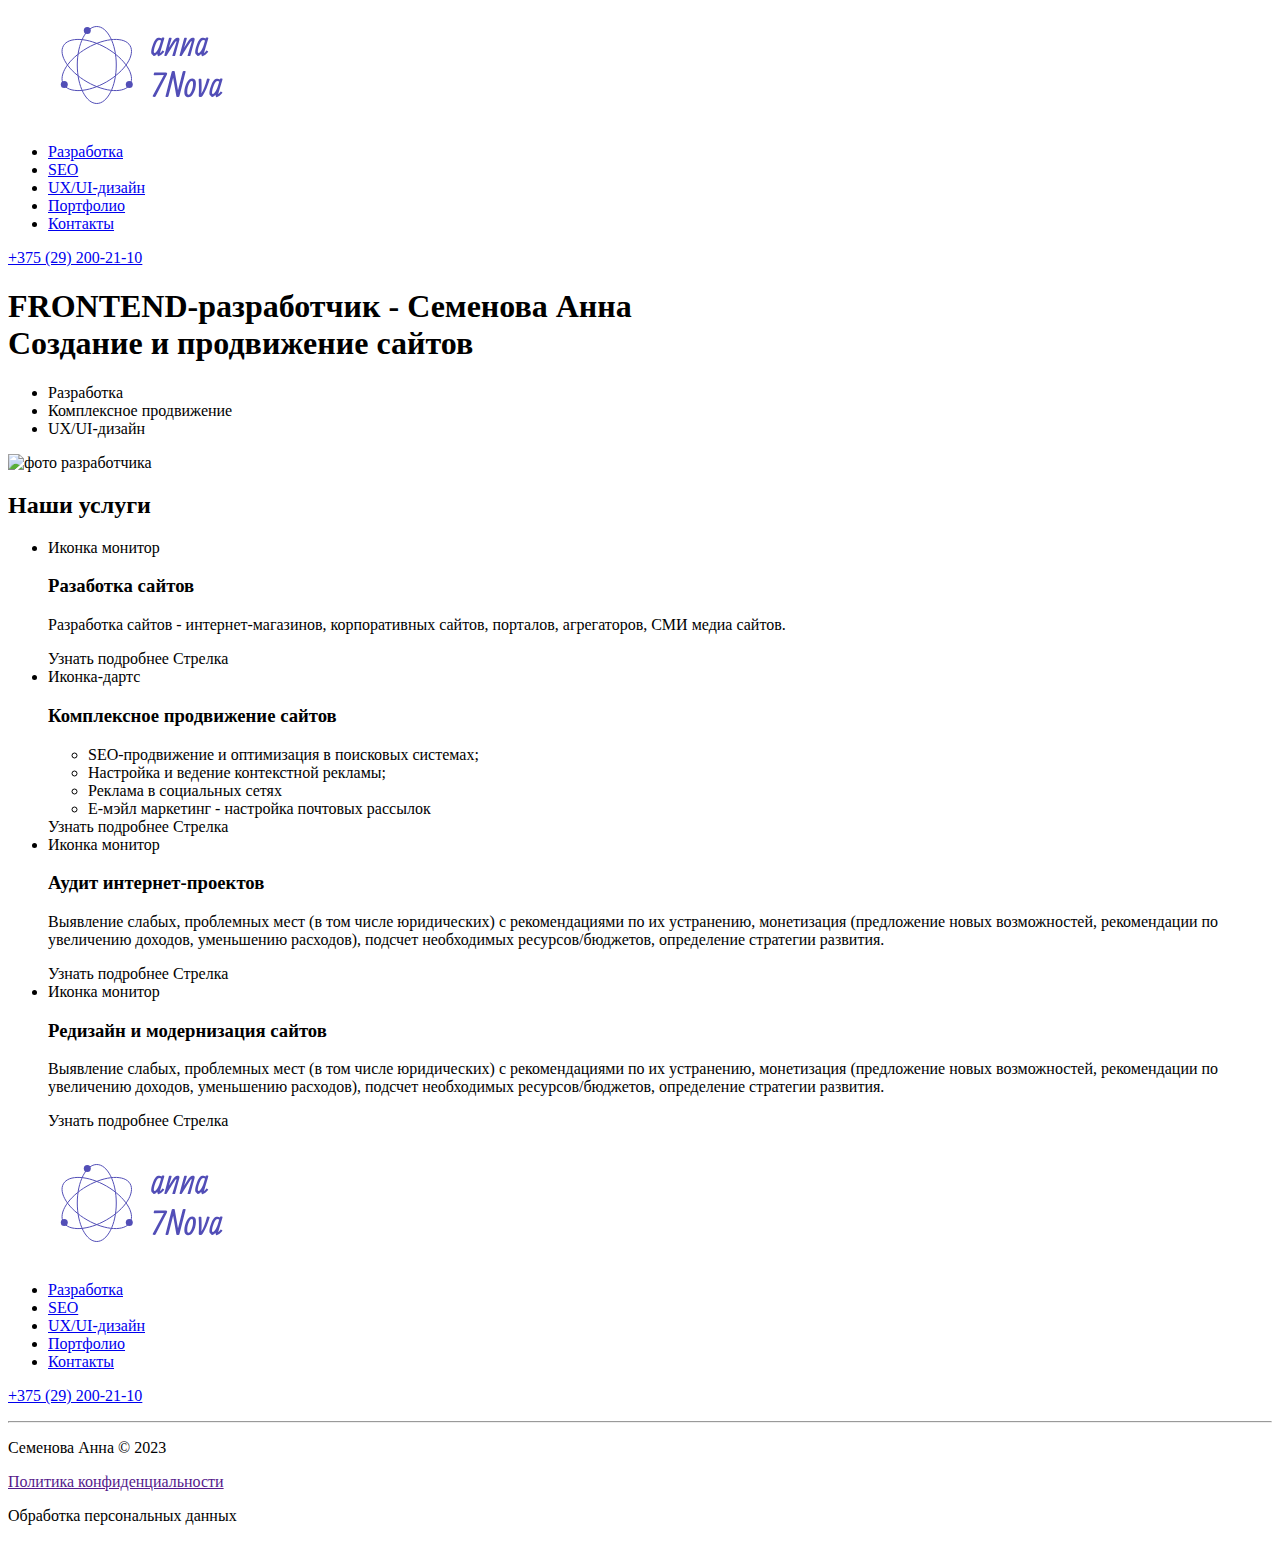
==== index.html @ 79153bc4 "create index file" ====
<!DOCTYPE html>
<html lang="ru">
  <head>
    <meta charset="UTF-8" />
    <meta http-equiv="X-UA-Compatible" content="IE=edge" />
    <meta name="viewport" content="width=device-width, initial-scale=1.0" />
    <title>Создание и продвижение сайтов</title>
    <link
      rel="shortcut icon"
      href="/assets/image/background/95912_photo_image_arrow_up_icon.png"
    />
    <link rel="stylesheet" href="/assets/style/style.css" />
    <link rel="stylesheet" href="./assets/style/normalize.css" />
    <link
      rel="stylesheet"
      href="https://fonts.googleapis.com/css2?family=Roboto:ital,wght@1,300;1,400&family=Ubuntu&display=swap"
    />
  </head>

  <body>
    <header>
      <a>
        <svg
          width="272"
          height="115"
          viewBox="0 0 272 115"
          fill="none"
          xmlns="http://www.w3.org/2000/svg"
        >
          <ellipse cx="136" cy="57.5" rx="136" ry="57.5" fill="#FFFFFF" />
          <path
            d="M153.617 30.4395C153.711 29.877 153.986 29.5957 154.443 29.5957L155.27 29.5605C156.148 29.584 156.471 30.0176 156.236 30.8613L151.912 45.2578C152.662 44.707 153.406 43.916 154.145 42.8848C154.414 42.498 154.713 42.416 155.041 42.6387L155.92 43.2188C156.295 43.4766 156.354 43.7754 156.096 44.1152C155.111 45.2637 154.203 46.1602 153.371 46.8047C152.551 47.4375 151.572 47.8828 150.436 48.1406C150.107 48.1875 149.891 48.0586 149.785 47.7539L149.117 45.7676C148.438 46.6582 147.857 47.2734 147.377 47.6133C146.896 47.9414 146.527 48.1055 146.27 48.1055H146.199C146 48.1055 145.701 47.9707 145.303 47.7012C144.916 47.4199 144.529 47.0566 144.143 46.6113C143.756 46.166 143.475 45.6797 143.299 45.1523C143.135 44.625 143.146 43.6699 143.334 42.2871C143.533 40.8926 144.084 38.9473 144.986 36.4512C145.889 33.9551 146.814 32.2148 147.764 31.2305C148.713 30.2461 149.902 29.7656 151.332 29.7891C152.129 29.7891 152.891 30.0059 153.617 30.4395ZM153.072 32.4434C151.795 31.7285 150.752 31.7168 149.943 32.4082C149.146 33.0879 148.361 34.4824 147.588 36.5918C146.826 38.7012 146.328 40.3594 146.094 41.5664C145.871 42.7617 145.777 43.5762 145.812 44.0098C145.848 44.4434 146.059 44.7598 146.445 44.959C146.832 45.1582 147.471 44.7656 148.361 43.7812C149.264 42.7969 150.049 41.4492 150.717 39.7383C151.396 38.0273 152.182 35.5957 153.072 32.4434ZM160.859 39.8262L164.604 33.6387C165.4 32.3379 166.215 31.3594 167.047 30.7031C167.891 30.0469 168.611 29.7188 169.209 29.7188H169.965C170.352 29.7188 170.65 29.7832 170.861 29.9121C171.084 30.041 171.26 30.334 171.389 30.791C171.529 31.248 171.465 31.9219 171.195 32.8125L167.17 47.4902C167.1 47.8301 166.906 48 166.59 48H164.709C164.357 48 164.264 47.7129 164.428 47.1387L168.207 34.7812C168.395 34.1367 168.488 33.7148 168.488 33.5156C168.488 33.3047 168.406 33.1992 168.242 33.1992C168.078 33.1992 167.879 33.3105 167.645 33.5332C167.422 33.7441 167.117 34.1367 166.73 34.7109C166.273 35.3672 165.723 36.2168 165.078 37.2598C164.434 38.3027 163.619 39.5918 162.635 41.127C160.783 43.9512 159.471 46.0723 158.697 47.4902C158.51 47.8301 158.223 48 157.836 48H156.834C156.693 48 156.576 47.9062 156.482 47.7188C156.377 47.5195 156.359 47.3027 156.43 47.0684L160.789 30.6504C160.906 30.0293 161.146 29.7188 161.51 29.7188H162.986C163.561 29.7188 163.754 30.0645 163.566 30.7559L160.859 39.8262ZM176.082 39.8262L179.826 33.6387C180.623 32.3379 181.438 31.3594 182.27 30.7031C183.113 30.0469 183.834 29.7188 184.432 29.7188H185.188C185.574 29.7188 185.873 29.7832 186.084 29.9121C186.307 30.041 186.482 30.334 186.611 30.791C186.752 31.248 186.688 31.9219 186.418 32.8125L182.393 47.4902C182.322 47.8301 182.129 48 181.812 48H179.932C179.58 48 179.486 47.7129 179.65 47.1387L183.43 34.7812C183.617 34.1367 183.711 33.7148 183.711 33.5156C183.711 33.3047 183.629 33.1992 183.465 33.1992C183.301 33.1992 183.102 33.3105 182.867 33.5332C182.645 33.7441 182.34 34.1367 181.953 34.7109C181.496 35.3672 180.945 36.2168 180.301 37.2598C179.656 38.3027 178.842 39.5918 177.857 41.127C176.006 43.9512 174.693 46.0723 173.92 47.4902C173.732 47.8301 173.445 48 173.059 48H172.057C171.916 48 171.799 47.9062 171.705 47.7188C171.6 47.5195 171.582 47.3027 171.652 47.0684L176.012 30.6504C176.129 30.0293 176.369 29.7188 176.732 29.7188H178.209C178.783 29.7188 178.977 30.0645 178.789 30.7559L176.082 39.8262ZM197.598 30.4395C197.691 29.877 197.967 29.5957 198.424 29.5957L199.25 29.5605C200.129 29.584 200.451 30.0176 200.217 30.8613L195.893 45.2578C196.643 44.707 197.387 43.916 198.125 42.8848C198.395 42.498 198.693 42.416 199.021 42.6387L199.9 43.2188C200.275 43.4766 200.334 43.7754 200.076 44.1152C199.092 45.2637 198.184 46.1602 197.352 46.8047C196.531 47.4375 195.553 47.8828 194.416 48.1406C194.088 48.1875 193.871 48.0586 193.766 47.7539L193.098 45.7676C192.418 46.6582 191.838 47.2734 191.357 47.6133C190.877 47.9414 190.508 48.1055 190.25 48.1055H190.18C189.98 48.1055 189.682 47.9707 189.283 47.7012C188.896 47.4199 188.51 47.0566 188.123 46.6113C187.736 46.166 187.455 45.6797 187.279 45.1523C187.115 44.625 187.127 43.6699 187.314 42.2871C187.514 40.8926 188.064 38.9473 188.967 36.4512C189.869 33.9551 190.795 32.2148 191.744 31.2305C192.693 30.2461 193.883 29.7656 195.312 29.7891C196.109 29.7891 196.871 30.0059 197.598 30.4395ZM197.053 32.4434C195.775 31.7285 194.732 31.7168 193.924 32.4082C193.127 33.0879 192.342 34.4824 191.568 36.5918C190.807 38.7012 190.309 40.3594 190.074 41.5664C189.852 42.7617 189.758 43.5762 189.793 44.0098C189.828 44.4434 190.039 44.7598 190.426 44.959C190.812 45.1582 191.451 44.7656 192.342 43.7812C193.244 42.7969 194.029 41.4492 194.697 39.7383C195.377 38.0273 196.162 35.5957 197.053 32.4434ZM158.838 66.6406L147.676 88.2441C147.406 88.7949 147.008 89.0352 146.48 88.9648L145.549 88.8594C145.115 88.8359 144.852 88.6895 144.758 88.4199C144.664 88.1387 144.711 87.8398 144.898 87.5234L155.885 67.1152L146.48 67.1855C145.789 67.1855 145.537 66.8516 145.725 66.1836L145.988 65.2344C146.059 64.9297 146.135 64.7363 146.217 64.6543C146.299 64.5605 146.457 64.5137 146.691 64.5137H157.977C158.422 64.5137 158.762 64.6895 158.996 65.041C159.242 65.3926 159.189 65.9258 158.838 66.6406ZM163.742 63.7227C163.883 63.2188 164.229 62.9551 164.779 62.9316H165.869C166.127 62.9316 166.332 63.0254 166.484 63.2129C166.648 63.3887 166.754 63.6699 166.801 64.0566L170 82.2676L174.711 63.7227C174.863 63.1953 175.227 62.9316 175.801 62.9316H176.838C177.131 62.9316 177.342 63.043 177.471 63.2656C177.6 63.4766 177.629 63.7402 177.559 64.0566L171.406 88.209C171.266 88.7363 170.902 89 170.316 89H169.033C168.857 89 168.711 88.9473 168.594 88.8418C168.477 88.7363 168.383 88.4199 168.312 87.8926L165.148 69.7344L160.42 88.209C160.279 88.7363 159.922 89 159.348 89H158.293C158.012 89 157.807 88.8945 157.678 88.6836C157.537 88.4609 157.502 88.1973 157.572 87.8926L163.742 63.7227ZM176.328 83.7793C176.434 80.5684 177.236 77.5273 178.736 74.6562C180.236 71.7852 182.146 70.373 184.467 70.4199C185.674 70.4902 186.611 71.0938 187.279 72.2305C187.783 73.0156 187.988 74.3457 187.895 76.2207C187.801 79.7715 186.828 83.0586 184.977 86.082C183.699 88.2969 181.982 89.3633 179.826 89.2812C179.064 89.2578 178.355 88.9238 177.699 88.2793C176.715 87.3418 176.258 85.8418 176.328 83.7793ZM182.463 85.2207C184.092 82.6543 184.953 79.7832 185.047 76.6074C185.07 75.2012 184.994 74.2578 184.818 73.7773C184.654 73.2969 184.303 73.0508 183.764 73.0391C183.225 73.0273 182.732 73.2793 182.287 73.7949C181.842 74.3105 181.408 75.0254 180.986 75.9395C179.92 78.0723 179.34 80.5684 179.246 83.4277C179.199 85.584 179.574 86.6973 180.371 86.7676C181.062 86.791 181.76 86.2754 182.463 85.2207ZM193.344 85.6074C195.535 81.9863 197.387 77.1992 198.898 71.2461C199.016 70.7422 199.35 70.5137 199.9 70.5605L200.902 70.6484C201.559 70.7656 201.811 71.0645 201.658 71.5449C199.771 77.9785 197.592 83.1113 195.119 86.9434C194.205 88.3379 193.42 89.0234 192.764 89L191.762 88.9297C191.023 88.8828 190.689 88.2969 190.76 87.1719C191.041 82.707 191.006 77.6621 190.654 72.0371C190.607 71.1582 190.895 70.7188 191.516 70.7188H192.518C193.068 70.7188 193.355 70.9941 193.379 71.5449C193.695 77.2988 193.684 81.9863 193.344 85.6074ZM211.801 71.4395C211.895 70.877 212.17 70.5957 212.627 70.5957L213.453 70.5605C214.332 70.584 214.654 71.0176 214.42 71.8613L210.096 86.2578C210.846 85.707 211.59 84.916 212.328 83.8848C212.598 83.498 212.896 83.416 213.225 83.6387L214.104 84.2188C214.479 84.4766 214.537 84.7754 214.279 85.1152C213.295 86.2637 212.387 87.1602 211.555 87.8047C210.734 88.4375 209.756 88.8828 208.619 89.1406C208.291 89.1875 208.074 89.0586 207.969 88.7539L207.301 86.7676C206.621 87.6582 206.041 88.2734 205.561 88.6133C205.08 88.9414 204.711 89.1055 204.453 89.1055H204.383C204.184 89.1055 203.885 88.9707 203.486 88.7012C203.1 88.4199 202.713 88.0566 202.326 87.6113C201.939 87.166 201.658 86.6797 201.482 86.1523C201.318 85.625 201.33 84.6699 201.518 83.2871C201.717 81.8926 202.268 79.9473 203.17 77.4512C204.072 74.9551 204.998 73.2148 205.947 72.2305C206.896 71.2461 208.086 70.7656 209.516 70.7891C210.312 70.7891 211.074 71.0059 211.801 71.4395ZM211.256 73.4434C209.979 72.7285 208.936 72.7168 208.127 73.4082C207.33 74.0879 206.545 75.4824 205.771 77.5918C205.01 79.7012 204.512 81.3594 204.277 82.5664C204.055 83.7617 203.961 84.5762 203.996 85.0098C204.031 85.4434 204.242 85.7598 204.629 85.959C205.016 86.1582 205.654 85.7656 206.545 84.7812C207.447 83.7969 208.232 82.4492 208.9 80.7383C209.58 79.0273 210.365 76.5957 211.256 73.4434Z"
            fill="#524EB7"
          />
          <path
            d="M108.275 57C108.275 67.707 106.048 77.3755 102.472 84.349C98.8825 91.3489 94.0131 95.5 88.775 95.5C83.5369 95.5 78.6674 91.3489 75.0778 84.349C71.5016 77.3755 69.275 67.707 69.275 57C69.275 46.293 71.5016 36.6245 75.0778 29.651C78.6674 22.6511 83.5369 18.5 88.775 18.5C94.0131 18.5 98.8825 22.6511 102.472 29.651C106.048 36.6245 108.275 46.293 108.275 57Z"
            stroke="#524EB7"
          />
          <path
            d="M98.525 40.1125C107.798 45.466 115.057 52.2286 119.309 58.8124C123.576 65.4211 124.736 71.7137 122.117 76.25C119.498 80.7863 113.468 82.9278 105.611 82.5367C97.7841 82.1469 88.2975 79.241 79.025 73.8875C69.7525 68.534 62.4926 61.7714 58.2414 55.1876C53.9742 48.5789 52.814 42.2863 55.433 37.75C58.0521 33.2137 64.0818 31.0722 71.9387 31.4634C79.7659 31.8531 89.2525 34.759 98.525 40.1125Z"
            stroke="#524EB7"
          />
          <path
            d="M79.025 40.1125C88.2975 34.759 97.784 31.8531 105.611 31.4633C113.468 31.0722 119.498 33.2137 122.117 37.75C124.736 42.2863 123.576 48.5789 119.309 55.1876C115.057 61.7714 107.798 68.534 98.525 73.8875C89.2525 79.241 79.7659 82.1469 71.9387 82.5367C64.0818 82.9278 58.0521 80.7863 55.433 76.25C52.814 71.7137 53.9742 65.4211 58.2414 58.8124C62.4926 52.2286 69.7525 45.466 79.025 40.1125Z"
            stroke="#524EB7"
          />
          <circle cx="79.275" cy="22.5" r="3.5" fill="#524EB7" />
          <circle cx="121.275" cy="76.5" r="3.5" fill="#524EB7" />
          <circle cx="56.275" cy="76.5" r="3.5" fill="#524EB7" />
        </svg>
      </a>
      <nav class="nav">
        <ul>
          <li><a href="./assets/pages/development.html">Разработка</a></li>
          <li><a href="./assets/pages/seo.html">SEO</a></li>
          <li><a href="./assets/pages/design.html">UX/UI-дизайн</a></li>
          <li><a href="./assets/pages/portfolio.html">Портфолио</a></li>
          <li><a href="./assets/pages/contacts.html">Контакты</a></li>
        </ul>
      </nav>
      <a href="tel:+375292002110">+375 (29) 200-21-10</a>
    </header>

    <main>
      <section class="name">
        <h1>
          <span>FRONTEND-разработчик - Семенова Анна</span><br />
          Создание и продвижение сайтов
        </h1>
        <ul>
          <li>Разработка</li>
          <li>Комплексное продвижение</li>
          <li>UX/UI-дизайн</li>
        </ul>
        <img src="./assets/image/content/Group_2.jpg" alt="фото разработчика" />
      </section>
      <section class="service">
        <h2>Наши услуги</h2>
        <ul>
          <li>
            <object
              type="image/svg+xml"
              data="./assets/image/background/noun-website-and-development-986473-1.svg"
            >
              Иконка монитор
            </object>
            <h3>Разаботка сайтов</h3>
            <p>
              Разработка сайтов - интернет-магазинов, корпоративных сайтов,
              порталов, агрегаторов, СМИ медиа сайтов.
            </p>
            <a
              >Узнать подробнее
              <object
                type="image/svg+xml"
                data="./assets/image/background/noun-down-688171-1.svg"
              >
                Стрелка
              </object></a
            >
          </li>
          <li>
            <object
              type="image/svg+xml"
              data="./assets/image/background/noun-targeting-983824-1.svg"
            >
              Иконка-дартс
            </object>
            <h3>Комплексное продвижение сайтов</h3>
            <ul>
              <li class="complex">
                SEO-продвижение и оптимизация в поисковых системах;
              </li>
              <li class="complex">Настройка и ведение контекстной рекламы;</li>
              <li class="complex">Реклама в социальных сетях</li>
              <li class="complex">
                Е-мэйл маркетинг - настройка почтовых рассылок
              </li>
            </ul>
            <a
              >Узнать подробнее
              <object
                type="image/svg+xml"
                data="./assets/image/background/noun-down-688171-1.svg"
              >
                Стрелка
              </object></a
            >
          </li>
          <li>
            <object
              type="image/svg+xml"
              data="./assets/image/background/Group.svg"
            >
              Иконка монитор
            </object>
            <h3>Аудит интернет-проектов</h3>
            <p>
              Выявление слабых, проблемных мест (в том числе юридических) с
              рекомендациями по их устранению, монетизация (предложение новых
              возможностей, рекомендации по увеличению доходов, уменьшению
              расходов), подсчет необходимых ресурсов/бюджетов, определение
              стратегии развития.
            </p>
            <a
              >Узнать подробнее
              <object
                type="image/svg+xml"
                data="./assets/image/background/noun-down-688171-1.svg"
              >
                Стрелка
              </object></a
            >
          </li>
          <li>
            <object
              type="image/svg+xml"
              data="./assets/image/background/Group-(1).svg"
            >
              Иконка монитор
            </object>
            <h3>Редизайн и модернизация сайтов</h3>
            <p>
              Выявление слабых, проблемных мест (в том числе юридических) с
              рекомендациями по их устранению, монетизация (предложение новых
              возможностей, рекомендации по увеличению доходов, уменьшению
              расходов), подсчет необходимых ресурсов/бюджетов, определение
              стратегии развития.
            </p>
            <a
              >Узнать подробнее
              <object
                type="image/svg+xml"
                data="./assets/image/background/noun-down-688171-1.svg"
              >
                Стрелка
              </object></a
            >
          </li>
        </ul>
      </section>
    </main>

    <footer>
      <svg
        width="272"
        height="115"
        viewBox="0 0 272 115"
        fill="none"
        xmlns="http://www.w3.org/2000/svg"
      >
        <ellipse cx="136" cy="57.5" rx="136" ry="57.5" fill="#FFFFFF" />
        <path
          d="M153.617 30.4395C153.711 29.877 153.986 29.5957 154.443 29.5957L155.27 29.5605C156.148 29.584 156.471 30.0176 156.236 30.8613L151.912 45.2578C152.662 44.707 153.406 43.916 154.145 42.8848C154.414 42.498 154.713 42.416 155.041 42.6387L155.92 43.2188C156.295 43.4766 156.354 43.7754 156.096 44.1152C155.111 45.2637 154.203 46.1602 153.371 46.8047C152.551 47.4375 151.572 47.8828 150.436 48.1406C150.107 48.1875 149.891 48.0586 149.785 47.7539L149.117 45.7676C148.438 46.6582 147.857 47.2734 147.377 47.6133C146.896 47.9414 146.527 48.1055 146.27 48.1055H146.199C146 48.1055 145.701 47.9707 145.303 47.7012C144.916 47.4199 144.529 47.0566 144.143 46.6113C143.756 46.166 143.475 45.6797 143.299 45.1523C143.135 44.625 143.146 43.6699 143.334 42.2871C143.533 40.8926 144.084 38.9473 144.986 36.4512C145.889 33.9551 146.814 32.2148 147.764 31.2305C148.713 30.2461 149.902 29.7656 151.332 29.7891C152.129 29.7891 152.891 30.0059 153.617 30.4395ZM153.072 32.4434C151.795 31.7285 150.752 31.7168 149.943 32.4082C149.146 33.0879 148.361 34.4824 147.588 36.5918C146.826 38.7012 146.328 40.3594 146.094 41.5664C145.871 42.7617 145.777 43.5762 145.812 44.0098C145.848 44.4434 146.059 44.7598 146.445 44.959C146.832 45.1582 147.471 44.7656 148.361 43.7812C149.264 42.7969 150.049 41.4492 150.717 39.7383C151.396 38.0273 152.182 35.5957 153.072 32.4434ZM160.859 39.8262L164.604 33.6387C165.4 32.3379 166.215 31.3594 167.047 30.7031C167.891 30.0469 168.611 29.7188 169.209 29.7188H169.965C170.352 29.7188 170.65 29.7832 170.861 29.9121C171.084 30.041 171.26 30.334 171.389 30.791C171.529 31.248 171.465 31.9219 171.195 32.8125L167.17 47.4902C167.1 47.8301 166.906 48 166.59 48H164.709C164.357 48 164.264 47.7129 164.428 47.1387L168.207 34.7812C168.395 34.1367 168.488 33.7148 168.488 33.5156C168.488 33.3047 168.406 33.1992 168.242 33.1992C168.078 33.1992 167.879 33.3105 167.645 33.5332C167.422 33.7441 167.117 34.1367 166.73 34.7109C166.273 35.3672 165.723 36.2168 165.078 37.2598C164.434 38.3027 163.619 39.5918 162.635 41.127C160.783 43.9512 159.471 46.0723 158.697 47.4902C158.51 47.8301 158.223 48 157.836 48H156.834C156.693 48 156.576 47.9062 156.482 47.7188C156.377 47.5195 156.359 47.3027 156.43 47.0684L160.789 30.6504C160.906 30.0293 161.146 29.7188 161.51 29.7188H162.986C163.561 29.7188 163.754 30.0645 163.566 30.7559L160.859 39.8262ZM176.082 39.8262L179.826 33.6387C180.623 32.3379 181.438 31.3594 182.27 30.7031C183.113 30.0469 183.834 29.7188 184.432 29.7188H185.188C185.574 29.7188 185.873 29.7832 186.084 29.9121C186.307 30.041 186.482 30.334 186.611 30.791C186.752 31.248 186.688 31.9219 186.418 32.8125L182.393 47.4902C182.322 47.8301 182.129 48 181.812 48H179.932C179.58 48 179.486 47.7129 179.65 47.1387L183.43 34.7812C183.617 34.1367 183.711 33.7148 183.711 33.5156C183.711 33.3047 183.629 33.1992 183.465 33.1992C183.301 33.1992 183.102 33.3105 182.867 33.5332C182.645 33.7441 182.34 34.1367 181.953 34.7109C181.496 35.3672 180.945 36.2168 180.301 37.2598C179.656 38.3027 178.842 39.5918 177.857 41.127C176.006 43.9512 174.693 46.0723 173.92 47.4902C173.732 47.8301 173.445 48 173.059 48H172.057C171.916 48 171.799 47.9062 171.705 47.7188C171.6 47.5195 171.582 47.3027 171.652 47.0684L176.012 30.6504C176.129 30.0293 176.369 29.7188 176.732 29.7188H178.209C178.783 29.7188 178.977 30.0645 178.789 30.7559L176.082 39.8262ZM197.598 30.4395C197.691 29.877 197.967 29.5957 198.424 29.5957L199.25 29.5605C200.129 29.584 200.451 30.0176 200.217 30.8613L195.893 45.2578C196.643 44.707 197.387 43.916 198.125 42.8848C198.395 42.498 198.693 42.416 199.021 42.6387L199.9 43.2188C200.275 43.4766 200.334 43.7754 200.076 44.1152C199.092 45.2637 198.184 46.1602 197.352 46.8047C196.531 47.4375 195.553 47.8828 194.416 48.1406C194.088 48.1875 193.871 48.0586 193.766 47.7539L193.098 45.7676C192.418 46.6582 191.838 47.2734 191.357 47.6133C190.877 47.9414 190.508 48.1055 190.25 48.1055H190.18C189.98 48.1055 189.682 47.9707 189.283 47.7012C188.896 47.4199 188.51 47.0566 188.123 46.6113C187.736 46.166 187.455 45.6797 187.279 45.1523C187.115 44.625 187.127 43.6699 187.314 42.2871C187.514 40.8926 188.064 38.9473 188.967 36.4512C189.869 33.9551 190.795 32.2148 191.744 31.2305C192.693 30.2461 193.883 29.7656 195.312 29.7891C196.109 29.7891 196.871 30.0059 197.598 30.4395ZM197.053 32.4434C195.775 31.7285 194.732 31.7168 193.924 32.4082C193.127 33.0879 192.342 34.4824 191.568 36.5918C190.807 38.7012 190.309 40.3594 190.074 41.5664C189.852 42.7617 189.758 43.5762 189.793 44.0098C189.828 44.4434 190.039 44.7598 190.426 44.959C190.812 45.1582 191.451 44.7656 192.342 43.7812C193.244 42.7969 194.029 41.4492 194.697 39.7383C195.377 38.0273 196.162 35.5957 197.053 32.4434ZM158.838 66.6406L147.676 88.2441C147.406 88.7949 147.008 89.0352 146.48 88.9648L145.549 88.8594C145.115 88.8359 144.852 88.6895 144.758 88.4199C144.664 88.1387 144.711 87.8398 144.898 87.5234L155.885 67.1152L146.48 67.1855C145.789 67.1855 145.537 66.8516 145.725 66.1836L145.988 65.2344C146.059 64.9297 146.135 64.7363 146.217 64.6543C146.299 64.5605 146.457 64.5137 146.691 64.5137H157.977C158.422 64.5137 158.762 64.6895 158.996 65.041C159.242 65.3926 159.189 65.9258 158.838 66.6406ZM163.742 63.7227C163.883 63.2188 164.229 62.9551 164.779 62.9316H165.869C166.127 62.9316 166.332 63.0254 166.484 63.2129C166.648 63.3887 166.754 63.6699 166.801 64.0566L170 82.2676L174.711 63.7227C174.863 63.1953 175.227 62.9316 175.801 62.9316H176.838C177.131 62.9316 177.342 63.043 177.471 63.2656C177.6 63.4766 177.629 63.7402 177.559 64.0566L171.406 88.209C171.266 88.7363 170.902 89 170.316 89H169.033C168.857 89 168.711 88.9473 168.594 88.8418C168.477 88.7363 168.383 88.4199 168.312 87.8926L165.148 69.7344L160.42 88.209C160.279 88.7363 159.922 89 159.348 89H158.293C158.012 89 157.807 88.8945 157.678 88.6836C157.537 88.4609 157.502 88.1973 157.572 87.8926L163.742 63.7227ZM176.328 83.7793C176.434 80.5684 177.236 77.5273 178.736 74.6562C180.236 71.7852 182.146 70.373 184.467 70.4199C185.674 70.4902 186.611 71.0938 187.279 72.2305C187.783 73.0156 187.988 74.3457 187.895 76.2207C187.801 79.7715 186.828 83.0586 184.977 86.082C183.699 88.2969 181.982 89.3633 179.826 89.2812C179.064 89.2578 178.355 88.9238 177.699 88.2793C176.715 87.3418 176.258 85.8418 176.328 83.7793ZM182.463 85.2207C184.092 82.6543 184.953 79.7832 185.047 76.6074C185.07 75.2012 184.994 74.2578 184.818 73.7773C184.654 73.2969 184.303 73.0508 183.764 73.0391C183.225 73.0273 182.732 73.2793 182.287 73.7949C181.842 74.3105 181.408 75.0254 180.986 75.9395C179.92 78.0723 179.34 80.5684 179.246 83.4277C179.199 85.584 179.574 86.6973 180.371 86.7676C181.062 86.791 181.76 86.2754 182.463 85.2207ZM193.344 85.6074C195.535 81.9863 197.387 77.1992 198.898 71.2461C199.016 70.7422 199.35 70.5137 199.9 70.5605L200.902 70.6484C201.559 70.7656 201.811 71.0645 201.658 71.5449C199.771 77.9785 197.592 83.1113 195.119 86.9434C194.205 88.3379 193.42 89.0234 192.764 89L191.762 88.9297C191.023 88.8828 190.689 88.2969 190.76 87.1719C191.041 82.707 191.006 77.6621 190.654 72.0371C190.607 71.1582 190.895 70.7188 191.516 70.7188H192.518C193.068 70.7188 193.355 70.9941 193.379 71.5449C193.695 77.2988 193.684 81.9863 193.344 85.6074ZM211.801 71.4395C211.895 70.877 212.17 70.5957 212.627 70.5957L213.453 70.5605C214.332 70.584 214.654 71.0176 214.42 71.8613L210.096 86.2578C210.846 85.707 211.59 84.916 212.328 83.8848C212.598 83.498 212.896 83.416 213.225 83.6387L214.104 84.2188C214.479 84.4766 214.537 84.7754 214.279 85.1152C213.295 86.2637 212.387 87.1602 211.555 87.8047C210.734 88.4375 209.756 88.8828 208.619 89.1406C208.291 89.1875 208.074 89.0586 207.969 88.7539L207.301 86.7676C206.621 87.6582 206.041 88.2734 205.561 88.6133C205.08 88.9414 204.711 89.1055 204.453 89.1055H204.383C204.184 89.1055 203.885 88.9707 203.486 88.7012C203.1 88.4199 202.713 88.0566 202.326 87.6113C201.939 87.166 201.658 86.6797 201.482 86.1523C201.318 85.625 201.33 84.6699 201.518 83.2871C201.717 81.8926 202.268 79.9473 203.17 77.4512C204.072 74.9551 204.998 73.2148 205.947 72.2305C206.896 71.2461 208.086 70.7656 209.516 70.7891C210.312 70.7891 211.074 71.0059 211.801 71.4395ZM211.256 73.4434C209.979 72.7285 208.936 72.7168 208.127 73.4082C207.33 74.0879 206.545 75.4824 205.771 77.5918C205.01 79.7012 204.512 81.3594 204.277 82.5664C204.055 83.7617 203.961 84.5762 203.996 85.0098C204.031 85.4434 204.242 85.7598 204.629 85.959C205.016 86.1582 205.654 85.7656 206.545 84.7812C207.447 83.7969 208.232 82.4492 208.9 80.7383C209.58 79.0273 210.365 76.5957 211.256 73.4434Z"
          fill="#524EB7"
        />
        <path
          d="M108.275 57C108.275 67.707 106.048 77.3755 102.472 84.349C98.8825 91.3489 94.0131 95.5 88.775 95.5C83.5369 95.5 78.6674 91.3489 75.0778 84.349C71.5016 77.3755 69.275 67.707 69.275 57C69.275 46.293 71.5016 36.6245 75.0778 29.651C78.6674 22.6511 83.5369 18.5 88.775 18.5C94.0131 18.5 98.8825 22.6511 102.472 29.651C106.048 36.6245 108.275 46.293 108.275 57Z"
          stroke="#524EB7"
        />
        <path
          d="M98.525 40.1125C107.798 45.466 115.057 52.2286 119.309 58.8124C123.576 65.4211 124.736 71.7137 122.117 76.25C119.498 80.7863 113.468 82.9278 105.611 82.5367C97.7841 82.1469 88.2975 79.241 79.025 73.8875C69.7525 68.534 62.4926 61.7714 58.2414 55.1876C53.9742 48.5789 52.814 42.2863 55.433 37.75C58.0521 33.2137 64.0818 31.0722 71.9387 31.4634C79.7659 31.8531 89.2525 34.759 98.525 40.1125Z"
          stroke="#524EB7"
        />
        <path
          d="M79.025 40.1125C88.2975 34.759 97.784 31.8531 105.611 31.4633C113.468 31.0722 119.498 33.2137 122.117 37.75C124.736 42.2863 123.576 48.5789 119.309 55.1876C115.057 61.7714 107.798 68.534 98.525 73.8875C89.2525 79.241 79.7659 82.1469 71.9387 82.5367C64.0818 82.9278 58.0521 80.7863 55.433 76.25C52.814 71.7137 53.9742 65.4211 58.2414 58.8124C62.4926 52.2286 69.7525 45.466 79.025 40.1125Z"
          stroke="#524EB7"
        />
        <circle cx="79.275" cy="22.5" r="3.5" fill="#524EB7" />
        <circle cx="121.275" cy="76.5" r="3.5" fill="#524EB7" />
        <circle cx="56.275" cy="76.5" r="3.5" fill="#524EB7" />
      </svg>
      <ul>
        <li><a href="./assets/pages/development.html">Разработка</a></li>
        <li><a href="./assets/pages/seo.html">SEO</a></li>
        <li><a href="./assets/pages/design.html">UX/UI-дизайн</a></li>
        <li><a href="./assets/pages/portfolio.html">Портфолио</a></li>
        <li><a href="./assets/pages/contacts.html">Контакты</a></li>
      </ul>
      <p><a href="tel:+375292002110">+375 (29) 200-21-10</a></p>
      <hr />
      <p>Семенова Анна © 2023</p>
      <a href="">Политика конфиденциальности</a>
      <p>Обработка персональных данных</p>
    </footer>
  </body>
</html>
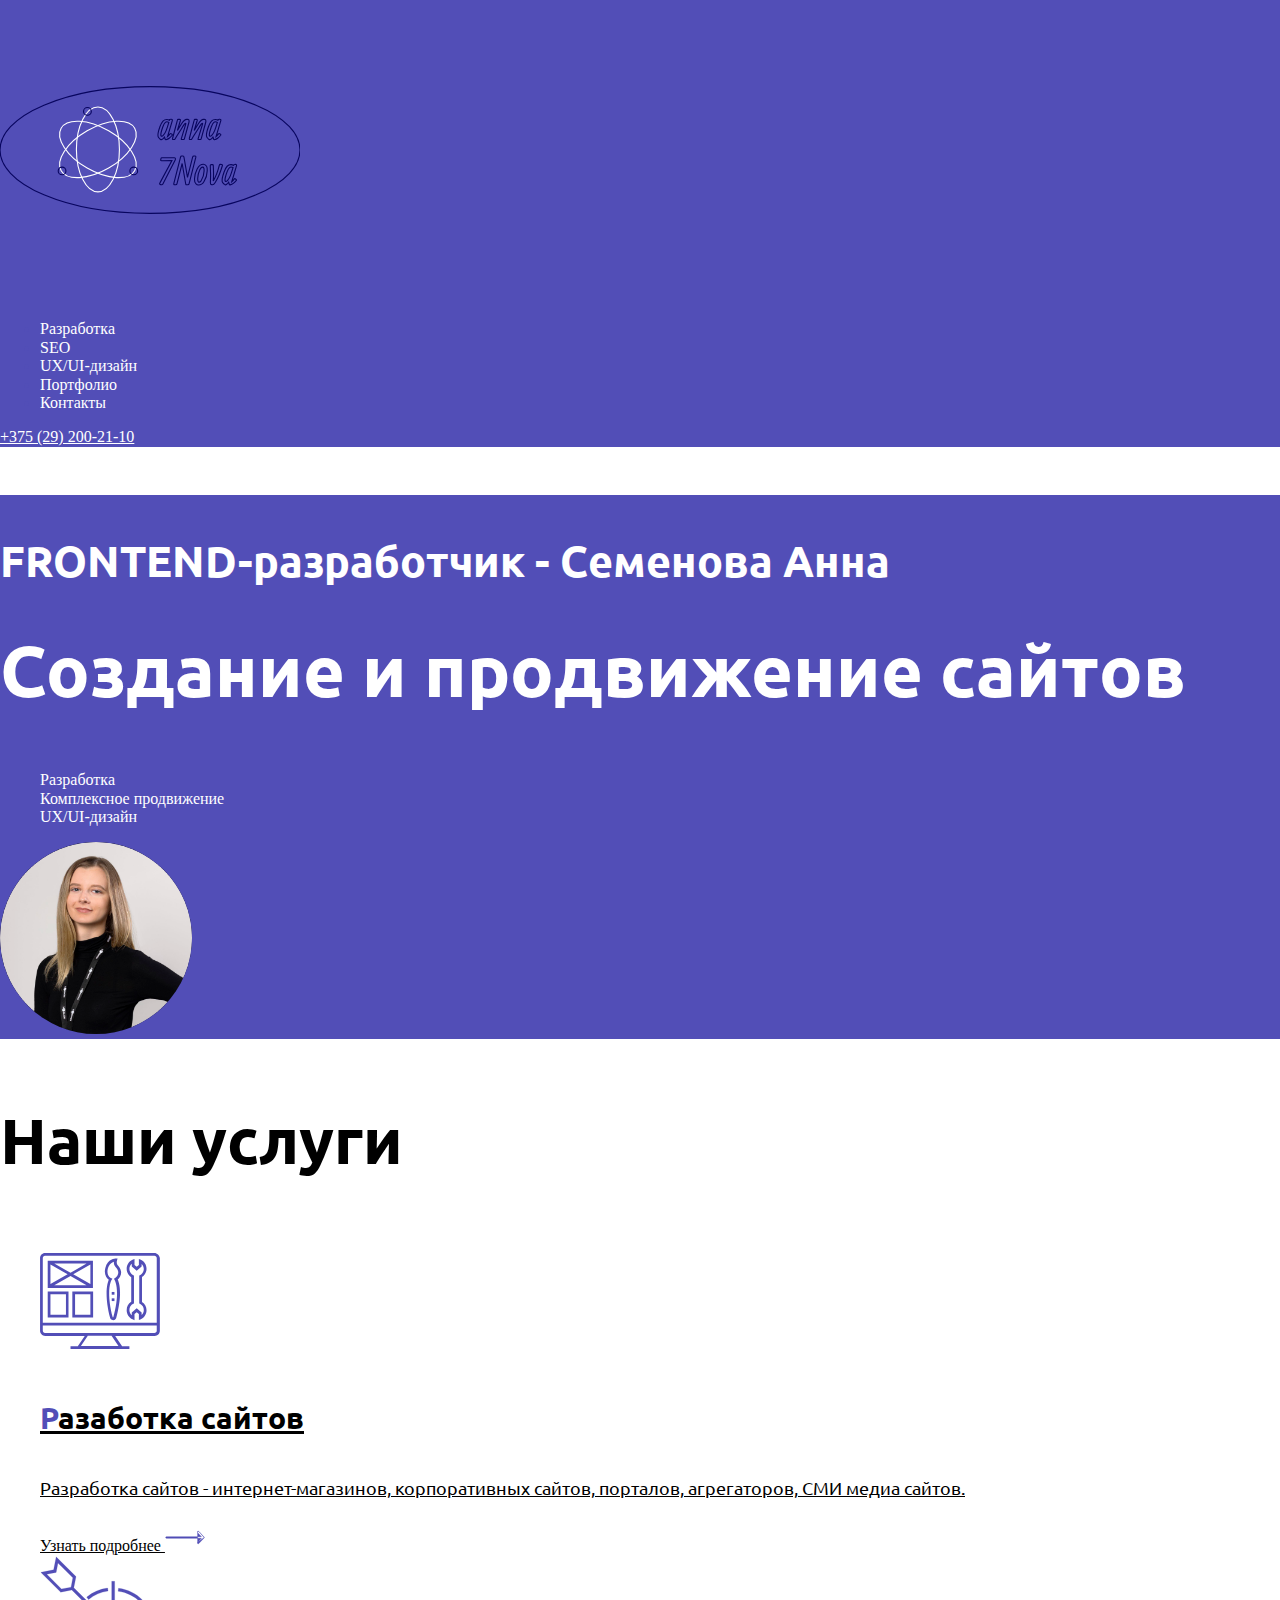
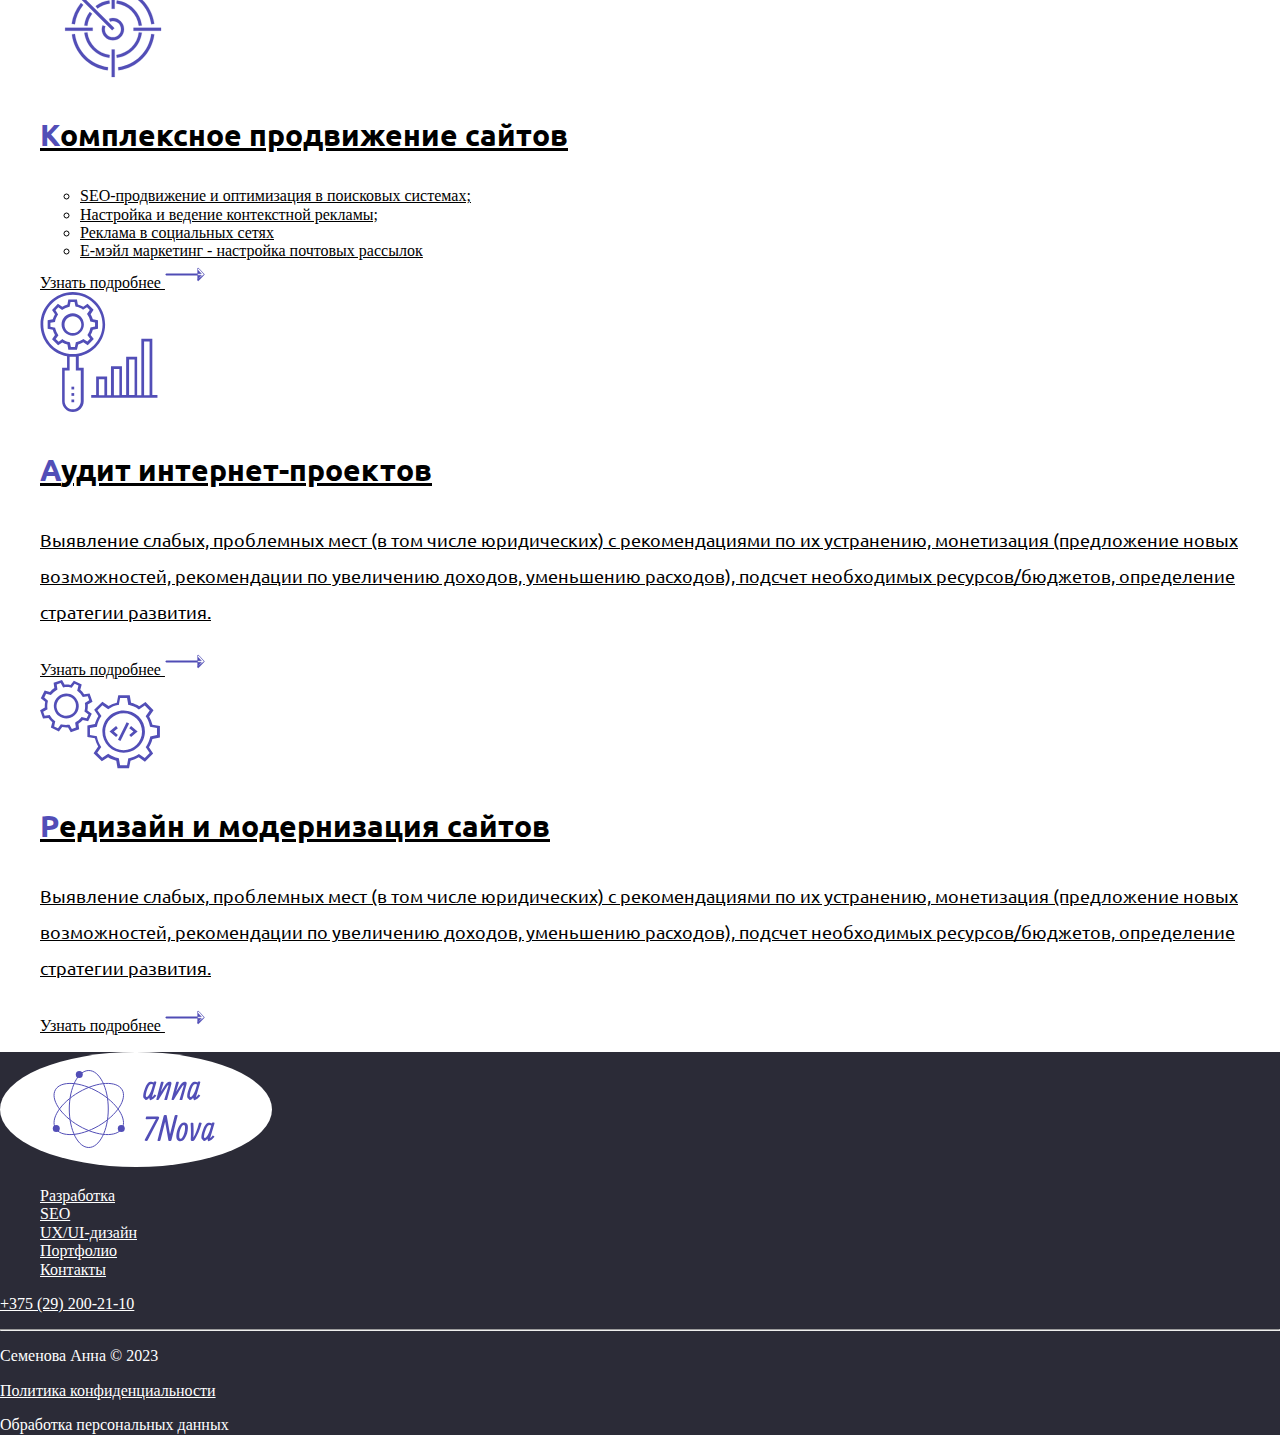
==== commit 8c302ca8: "add ajustments" ====
--- a/index.html
+++ b/index.html
@@ -9,8 +9,8 @@
       rel="shortcut icon"
       href="/assets/image/background/95912_photo_image_arrow_up_icon.png"
     />
+    <link rel="stylesheet" href="./assets/style/normalize.css" />
     <link rel="stylesheet" href="/assets/style/style.css" />
-    <link rel="stylesheet" href="./assets/style/normalize.css" />
     <link
       rel="stylesheet"
       href="https://fonts.googleapis.com/css2?family=Roboto:ital,wght@1,300;1,400&family=Ubuntu&display=swap"
@@ -19,34 +19,9 @@
 
   <body>
     <header>
-      <a>
-        <svg
-          width="272"
-          height="115"
-          viewBox="0 0 272 115"
-          fill="none"
-          xmlns="http://www.w3.org/2000/svg"
-        >
-          <ellipse cx="136" cy="57.5" rx="136" ry="57.5" fill="#FFFFFF" />
-          <path
-            d="M153.617 30.4395C153.711 29.877 153.986 29.5957 154.443 29.5957L155.27 29.5605C156.148 29.584 156.471 30.0176 156.236 30.8613L151.912 45.2578C152.662 44.707 153.406 43.916 154.145 42.8848C154.414 42.498 154.713 42.416 155.041 42.6387L155.92 43.2188C156.295 43.4766 156.354 43.7754 156.096 44.1152C155.111 45.2637 154.203 46.1602 153.371 46.8047C152.551 47.4375 151.572 47.8828 150.436 48.1406C150.107 48.1875 149.891 48.0586 149.785 47.7539L149.117 45.7676C148.438 46.6582 147.857 47.2734 147.377 47.6133C146.896 47.9414 146.527 48.1055 146.27 48.1055H146.199C146 48.1055 145.701 47.9707 145.303 47.7012C144.916 47.4199 144.529 47.0566 144.143 46.6113C143.756 46.166 143.475 45.6797 143.299 45.1523C143.135 44.625 143.146 43.6699 143.334 42.2871C143.533 40.8926 144.084 38.9473 144.986 36.4512C145.889 33.9551 146.814 32.2148 147.764 31.2305C148.713 30.2461 149.902 29.7656 151.332 29.7891C152.129 29.7891 152.891 30.0059 153.617 30.4395ZM153.072 32.4434C151.795 31.7285 150.752 31.7168 149.943 32.4082C149.146 33.0879 148.361 34.4824 147.588 36.5918C146.826 38.7012 146.328 40.3594 146.094 41.5664C145.871 42.7617 145.777 43.5762 145.812 44.0098C145.848 44.4434 146.059 44.7598 146.445 44.959C146.832 45.1582 147.471 44.7656 148.361 43.7812C149.264 42.7969 150.049 41.4492 150.717 39.7383C151.396 38.0273 152.182 35.5957 153.072 32.4434ZM160.859 39.8262L164.604 33.6387C165.4 32.3379 166.215 31.3594 167.047 30.7031C167.891 30.0469 168.611 29.7188 169.209 29.7188H169.965C170.352 29.7188 170.65 29.7832 170.861 29.9121C171.084 30.041 171.26 30.334 171.389 30.791C171.529 31.248 171.465 31.9219 171.195 32.8125L167.17 47.4902C167.1 47.8301 166.906 48 166.59 48H164.709C164.357 48 164.264 47.7129 164.428 47.1387L168.207 34.7812C168.395 34.1367 168.488 33.7148 168.488 33.5156C168.488 33.3047 168.406 33.1992 168.242 33.1992C168.078 33.1992 167.879 33.3105 167.645 33.5332C167.422 33.7441 167.117 34.1367 166.73 34.7109C166.273 35.3672 165.723 36.2168 165.078 37.2598C164.434 38.3027 163.619 39.5918 162.635 41.127C160.783 43.9512 159.471 46.0723 158.697 47.4902C158.51 47.8301 158.223 48 157.836 48H156.834C156.693 48 156.576 47.9062 156.482 47.7188C156.377 47.5195 156.359 47.3027 156.43 47.0684L160.789 30.6504C160.906 30.0293 161.146 29.7188 161.51 29.7188H162.986C163.561 29.7188 163.754 30.0645 163.566 30.7559L160.859 39.8262ZM176.082 39.8262L179.826 33.6387C180.623 32.3379 181.438 31.3594 182.27 30.7031C183.113 30.0469 183.834 29.7188 184.432 29.7188H185.188C185.574 29.7188 185.873 29.7832 186.084 29.9121C186.307 30.041 186.482 30.334 186.611 30.791C186.752 31.248 186.688 31.9219 186.418 32.8125L182.393 47.4902C182.322 47.8301 182.129 48 181.812 48H179.932C179.58 48 179.486 47.7129 179.65 47.1387L183.43 34.7812C183.617 34.1367 183.711 33.7148 183.711 33.5156C183.711 33.3047 183.629 33.1992 183.465 33.1992C183.301 33.1992 183.102 33.3105 182.867 33.5332C182.645 33.7441 182.34 34.1367 181.953 34.7109C181.496 35.3672 180.945 36.2168 180.301 37.2598C179.656 38.3027 178.842 39.5918 177.857 41.127C176.006 43.9512 174.693 46.0723 173.92 47.4902C173.732 47.8301 173.445 48 173.059 48H172.057C171.916 48 171.799 47.9062 171.705 47.7188C171.6 47.5195 171.582 47.3027 171.652 47.0684L176.012 30.6504C176.129 30.0293 176.369 29.7188 176.732 29.7188H178.209C178.783 29.7188 178.977 30.0645 178.789 30.7559L176.082 39.8262ZM197.598 30.4395C197.691 29.877 197.967 29.5957 198.424 29.5957L199.25 29.5605C200.129 29.584 200.451 30.0176 200.217 30.8613L195.893 45.2578C196.643 44.707 197.387 43.916 198.125 42.8848C198.395 42.498 198.693 42.416 199.021 42.6387L199.9 43.2188C200.275 43.4766 200.334 43.7754 200.076 44.1152C199.092 45.2637 198.184 46.1602 197.352 46.8047C196.531 47.4375 195.553 47.8828 194.416 48.1406C194.088 48.1875 193.871 48.0586 193.766 47.7539L193.098 45.7676C192.418 46.6582 191.838 47.2734 191.357 47.6133C190.877 47.9414 190.508 48.1055 190.25 48.1055H190.18C189.98 48.1055 189.682 47.9707 189.283 47.7012C188.896 47.4199 188.51 47.0566 188.123 46.6113C187.736 46.166 187.455 45.6797 187.279 45.1523C187.115 44.625 187.127 43.6699 187.314 42.2871C187.514 40.8926 188.064 38.9473 188.967 36.4512C189.869 33.9551 190.795 32.2148 191.744 31.2305C192.693 30.2461 193.883 29.7656 195.312 29.7891C196.109 29.7891 196.871 30.0059 197.598 30.4395ZM197.053 32.4434C195.775 31.7285 194.732 31.7168 193.924 32.4082C193.127 33.0879 192.342 34.4824 191.568 36.5918C190.807 38.7012 190.309 40.3594 190.074 41.5664C189.852 42.7617 189.758 43.5762 189.793 44.0098C189.828 44.4434 190.039 44.7598 190.426 44.959C190.812 45.1582 191.451 44.7656 192.342 43.7812C193.244 42.7969 194.029 41.4492 194.697 39.7383C195.377 38.0273 196.162 35.5957 197.053 32.4434ZM158.838 66.6406L147.676 88.2441C147.406 88.7949 147.008 89.0352 146.48 88.9648L145.549 88.8594C145.115 88.8359 144.852 88.6895 144.758 88.4199C144.664 88.1387 144.711 87.8398 144.898 87.5234L155.885 67.1152L146.48 67.1855C145.789 67.1855 145.537 66.8516 145.725 66.1836L145.988 65.2344C146.059 64.9297 146.135 64.7363 146.217 64.6543C146.299 64.5605 146.457 64.5137 146.691 64.5137H157.977C158.422 64.5137 158.762 64.6895 158.996 65.041C159.242 65.3926 159.189 65.9258 158.838 66.6406ZM163.742 63.7227C163.883 63.2188 164.229 62.9551 164.779 62.9316H165.869C166.127 62.9316 166.332 63.0254 166.484 63.2129C166.648 63.3887 166.754 63.6699 166.801 64.0566L170 82.2676L174.711 63.7227C174.863 63.1953 175.227 62.9316 175.801 62.9316H176.838C177.131 62.9316 177.342 63.043 177.471 63.2656C177.6 63.4766 177.629 63.7402 177.559 64.0566L171.406 88.209C171.266 88.7363 170.902 89 170.316 89H169.033C168.857 89 168.711 88.9473 168.594 88.8418C168.477 88.7363 168.383 88.4199 168.312 87.8926L165.148 69.7344L160.42 88.209C160.279 88.7363 159.922 89 159.348 89H158.293C158.012 89 157.807 88.8945 157.678 88.6836C157.537 88.4609 157.502 88.1973 157.572 87.8926L163.742 63.7227ZM176.328 83.7793C176.434 80.5684 177.236 77.5273 178.736 74.6562C180.236 71.7852 182.146 70.373 184.467 70.4199C185.674 70.4902 186.611 71.0938 187.279 72.2305C187.783 73.0156 187.988 74.3457 187.895 76.2207C187.801 79.7715 186.828 83.0586 184.977 86.082C183.699 88.2969 181.982 89.3633 179.826 89.2812C179.064 89.2578 178.355 88.9238 177.699 88.2793C176.715 87.3418 176.258 85.8418 176.328 83.7793ZM182.463 85.2207C184.092 82.6543 184.953 79.7832 185.047 76.6074C185.07 75.2012 184.994 74.2578 184.818 73.7773C184.654 73.2969 184.303 73.0508 183.764 73.0391C183.225 73.0273 182.732 73.2793 182.287 73.7949C181.842 74.3105 181.408 75.0254 180.986 75.9395C179.92 78.0723 179.34 80.5684 179.246 83.4277C179.199 85.584 179.574 86.6973 180.371 86.7676C181.062 86.791 181.76 86.2754 182.463 85.2207ZM193.344 85.6074C195.535 81.9863 197.387 77.1992 198.898 71.2461C199.016 70.7422 199.35 70.5137 199.9 70.5605L200.902 70.6484C201.559 70.7656 201.811 71.0645 201.658 71.5449C199.771 77.9785 197.592 83.1113 195.119 86.9434C194.205 88.3379 193.42 89.0234 192.764 89L191.762 88.9297C191.023 88.8828 190.689 88.2969 190.76 87.1719C191.041 82.707 191.006 77.6621 190.654 72.0371C190.607 71.1582 190.895 70.7188 191.516 70.7188H192.518C193.068 70.7188 193.355 70.9941 193.379 71.5449C193.695 77.2988 193.684 81.9863 193.344 85.6074ZM211.801 71.4395C211.895 70.877 212.17 70.5957 212.627 70.5957L213.453 70.5605C214.332 70.584 214.654 71.0176 214.42 71.8613L210.096 86.2578C210.846 85.707 211.59 84.916 212.328 83.8848C212.598 83.498 212.896 83.416 213.225 83.6387L214.104 84.2188C214.479 84.4766 214.537 84.7754 214.279 85.1152C213.295 86.2637 212.387 87.1602 211.555 87.8047C210.734 88.4375 209.756 88.8828 208.619 89.1406C208.291 89.1875 208.074 89.0586 207.969 88.7539L207.301 86.7676C206.621 87.6582 206.041 88.2734 205.561 88.6133C205.08 88.9414 204.711 89.1055 204.453 89.1055H204.383C204.184 89.1055 203.885 88.9707 203.486 88.7012C203.1 88.4199 202.713 88.0566 202.326 87.6113C201.939 87.166 201.658 86.6797 201.482 86.1523C201.318 85.625 201.33 84.6699 201.518 83.2871C201.717 81.8926 202.268 79.9473 203.17 77.4512C204.072 74.9551 204.998 73.2148 205.947 72.2305C206.896 71.2461 208.086 70.7656 209.516 70.7891C210.312 70.7891 211.074 71.0059 211.801 71.4395ZM211.256 73.4434C209.979 72.7285 208.936 72.7168 208.127 73.4082C207.33 74.0879 206.545 75.4824 205.771 77.5918C205.01 79.7012 204.512 81.3594 204.277 82.5664C204.055 83.7617 203.961 84.5762 203.996 85.0098C204.031 85.4434 204.242 85.7598 204.629 85.959C205.016 86.1582 205.654 85.7656 206.545 84.7812C207.447 83.7969 208.232 82.4492 208.9 80.7383C209.58 79.0273 210.365 76.5957 211.256 73.4434Z"
-            fill="#524EB7"
-          />
-          <path
-            d="M108.275 57C108.275 67.707 106.048 77.3755 102.472 84.349C98.8825 91.3489 94.0131 95.5 88.775 95.5C83.5369 95.5 78.6674 91.3489 75.0778 84.349C71.5016 77.3755 69.275 67.707 69.275 57C69.275 46.293 71.5016 36.6245 75.0778 29.651C78.6674 22.6511 83.5369 18.5 88.775 18.5C94.0131 18.5 98.8825 22.6511 102.472 29.651C106.048 36.6245 108.275 46.293 108.275 57Z"
-            stroke="#524EB7"
-          />
-          <path
-            d="M98.525 40.1125C107.798 45.466 115.057 52.2286 119.309 58.8124C123.576 65.4211 124.736 71.7137 122.117 76.25C119.498 80.7863 113.468 82.9278 105.611 82.5367C97.7841 82.1469 88.2975 79.241 79.025 73.8875C69.7525 68.534 62.4926 61.7714 58.2414 55.1876C53.9742 48.5789 52.814 42.2863 55.433 37.75C58.0521 33.2137 64.0818 31.0722 71.9387 31.4634C79.7659 31.8531 89.2525 34.759 98.525 40.1125Z"
-            stroke="#524EB7"
-          />
-          <path
-            d="M79.025 40.1125C88.2975 34.759 97.784 31.8531 105.611 31.4633C113.468 31.0722 119.498 33.2137 122.117 37.75C124.736 42.2863 123.576 48.5789 119.309 55.1876C115.057 61.7714 107.798 68.534 98.525 73.8875C89.2525 79.241 79.7659 82.1469 71.9387 82.5367C64.0818 82.9278 58.0521 80.7863 55.433 76.25C52.814 71.7137 53.9742 65.4211 58.2414 58.8124C62.4926 52.2286 69.7525 45.466 79.025 40.1125Z"
-            stroke="#524EB7"
-          />
-          <circle cx="79.275" cy="22.5" r="3.5" fill="#524EB7" />
-          <circle cx="121.275" cy="76.5" r="3.5" fill="#524EB7" />
-          <circle cx="56.275" cy="76.5" r="3.5" fill="#524EB7" />
+      <a href="https://anna-7nova.github.io/Portfolio-website/">
+        <svg class="icon">
+          <use xlink:href="./assets/image/content/sprite.svg#Group_2"></use>
         </svg>
       </a>
       <nav class="nav">
--- a/assets/style/style.css
+++ b/assets/style/style.css
@@ -0,0 +1,112 @@
+header,
+.name {
+  background-color: #524eb7;
+  color: #ffffff;
+}
+
+.nav a {
+  color: #ffffff;
+  text-decoration: none;
+}
+
+header a:hover {
+  color: black;
+  text-decoration: underline;
+}
+
+.name li {
+  list-style: none;
+  color: #ffffff;
+  text-decoration: none;
+}
+
+header a,
+footer a {
+  color: #ffffff;
+}
+
+img {
+  width: 15vw;
+  border-radius: 50%;
+}
+
+h1,
+h2,
+h3 {
+  font-family: "Ubuntu", Roboto, serif;
+  font-style: normal;
+  font-weight: 700;
+}
+
+h1 {
+  font-size: 72px;
+  line-height: 150%;
+}
+
+h2 {
+  color: black;
+  font-size: 64px;
+  line-height: 150%;
+}
+
+h3 {
+  color: black;
+  font-size: 30px;
+  line-height: 150%;
+}
+
+h3::first-letter {
+  color: #524eb7;
+}
+
+.service p {
+  color: black;
+  font-family: "Ubuntu";
+  font-style: normal;
+  font-weight: 400;
+  font-size: 18px;
+  line-height: 200%;
+}
+
+.service li {
+  color: black;
+}
+
+span {
+  font-size: 60%;
+}
+
+.service {
+  background-image: url("./assets/image/background/lines.svg");
+  color: black;
+}
+
+.service li:not(.complex) {
+  list-style: none;
+}
+
+footer {
+  background-color: #2b2b37;
+  color: #ffffff;
+}
+
+footer li {
+  list-style: none;
+}
+
+li,
+a:hover {
+  color: #524eb7;
+  text-decoration: underline;
+}
+
+.icon {
+  width: 300px;
+  height: 300px;
+  fill: #4eb757;
+  stroke: #ffffff;
+}
+
+.icon:hover {
+  stroke: #08055f;
+}
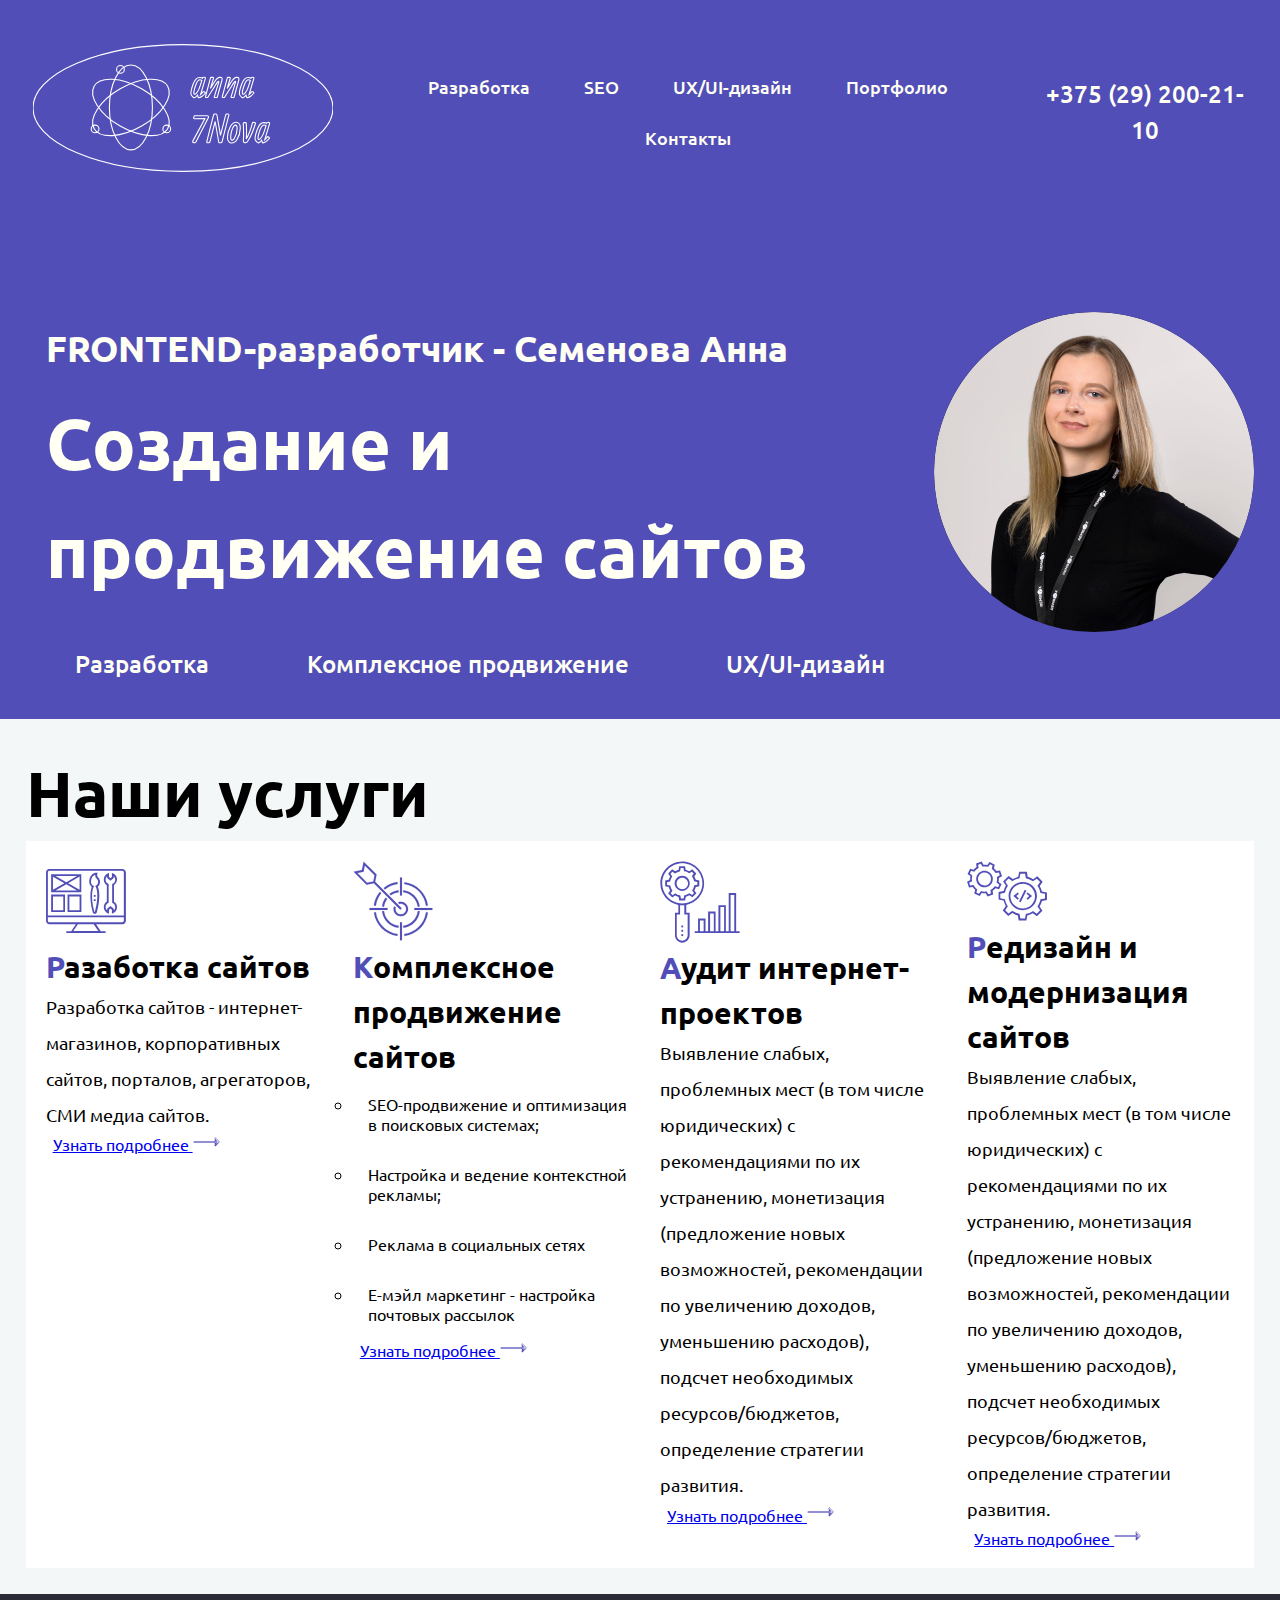
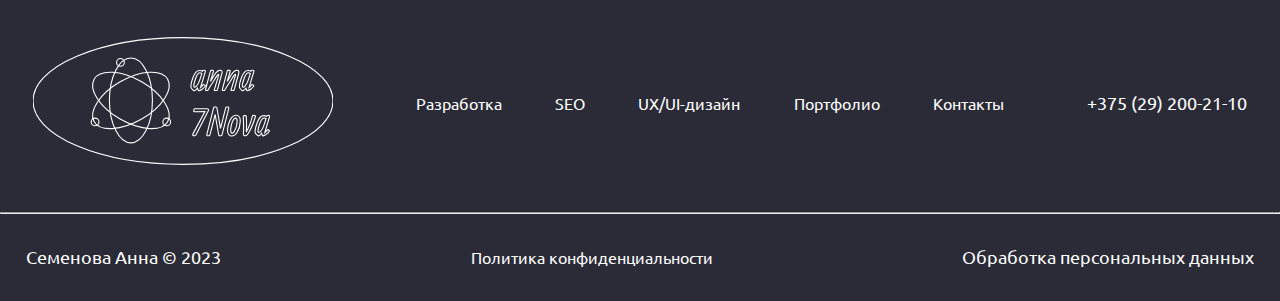
==== commit f518787c: "made style by flex" ====
--- a/index.html
+++ b/index.html
@@ -9,7 +9,7 @@
       rel="shortcut icon"
       href="/assets/image/background/95912_photo_image_arrow_up_icon.png"
     />
-    <link rel="stylesheet" href="./assets/style/normalize.css" />
+    <!-- <link rel="stylesheet" href="./assets/style/normalize.css"> -->
     <link rel="stylesheet" href="/assets/style/style.css" />
     <link
       rel="stylesheet"
@@ -24,7 +24,7 @@
           <use xlink:href="./assets/image/content/sprite.svg#Group_2"></use>
         </svg>
       </a>
-      <nav class="nav">
+      <nav>
         <ul>
           <li><a href="./assets/pages/development.html">Разработка</a></li>
           <li><a href="./assets/pages/seo.html">SEO</a></li>
@@ -37,17 +37,24 @@
     </header>
 
     <main>
-      <section class="name">
-        <h1>
-          <span>FRONTEND-разработчик - Семенова Анна</span><br />
-          Создание и продвижение сайтов
-        </h1>
-        <ul>
-          <li>Разработка</li>
-          <li>Комплексное продвижение</li>
-          <li>UX/UI-дизайн</li>
-        </ul>
-        <img src="./assets/image/content/Group_2.jpg" alt="фото разработчика" />
+      <section class="baner">
+        <div>
+          <h1>
+            <span>FRONTEND-разработчик - Семенова Анна</span><br />
+            Создание и продвижение сайтов
+          </h1>
+          <ul>
+            <li>Разработка</li>
+            <li>Комплексное продвижение</li>
+            <li>UX/UI-дизайн</li>
+          </ul>
+        </div>
+        <div>
+          <img
+            src="./assets/image/content/Group_2.jpg"
+            alt="фото разработчика"
+          />
+        </div>
       </section>
       <section class="service">
         <h2>Наши услуги</h2>
@@ -64,9 +71,10 @@
               Разработка сайтов - интернет-магазинов, корпоративных сайтов,
               порталов, агрегаторов, СМИ медиа сайтов.
             </p>
-            <a
+            <a href="#"
               >Узнать подробнее
               <object
+                class="arrow"
                 type="image/svg+xml"
                 data="./assets/image/background/noun-down-688171-1.svg"
               >
@@ -82,19 +90,22 @@
               Иконка-дартс
             </object>
             <h3>Комплексное продвижение сайтов</h3>
-            <ul>
-              <li class="complex">
+            <ul class="complex">
+              <li class="service-complex">
                 SEO-продвижение и оптимизация в поисковых системах;
               </li>
-              <li class="complex">Настройка и ведение контекстной рекламы;</li>
-              <li class="complex">Реклама в социальных сетях</li>
-              <li class="complex">
+              <li class="service-complex">
+                Настройка и ведение контекстной рекламы;
+              </li>
+              <li class="service-complex">Реклама в социальных сетях</li>
+              <li class="service-complex">
                 Е-мэйл маркетинг - настройка почтовых рассылок
               </li>
             </ul>
-            <a
+            <a href="#"
               >Узнать подробнее
               <object
+                class="arrow"
                 type="image/svg+xml"
                 data="./assets/image/background/noun-down-688171-1.svg"
               >
@@ -117,9 +128,10 @@
               расходов), подсчет необходимых ресурсов/бюджетов, определение
               стратегии развития.
             </p>
-            <a
+            <a href="#"
               >Узнать подробнее
               <object
+                class="arrow"
                 type="image/svg+xml"
                 data="./assets/image/background/noun-down-688171-1.svg"
               >
@@ -142,9 +154,10 @@
               расходов), подсчет необходимых ресурсов/бюджетов, определение
               стратегии развития.
             </p>
-            <a
+            <a href="#"
               >Узнать подробнее
               <object
+                class="arrow"
                 type="image/svg+xml"
                 data="./assets/image/background/noun-down-688171-1.svg"
               >
@@ -157,46 +170,27 @@
     </main>
 
     <footer>
-      <svg
-        width="272"
-        height="115"
-        viewBox="0 0 272 115"
-        fill="none"
-        xmlns="http://www.w3.org/2000/svg"
-      >
-        <ellipse cx="136" cy="57.5" rx="136" ry="57.5" fill="#FFFFFF" />
-        <path
-          d="M153.617 30.4395C153.711 29.877 153.986 29.5957 154.443 29.5957L155.27 29.5605C156.148 29.584 156.471 30.0176 156.236 30.8613L151.912 45.2578C152.662 44.707 153.406 43.916 154.145 42.8848C154.414 42.498 154.713 42.416 155.041 42.6387L155.92 43.2188C156.295 43.4766 156.354 43.7754 156.096 44.1152C155.111 45.2637 154.203 46.1602 153.371 46.8047C152.551 47.4375 151.572 47.8828 150.436 48.1406C150.107 48.1875 149.891 48.0586 149.785 47.7539L149.117 45.7676C148.438 46.6582 147.857 47.2734 147.377 47.6133C146.896 47.9414 146.527 48.1055 146.27 48.1055H146.199C146 48.1055 145.701 47.9707 145.303 47.7012C144.916 47.4199 144.529 47.0566 144.143 46.6113C143.756 46.166 143.475 45.6797 143.299 45.1523C143.135 44.625 143.146 43.6699 143.334 42.2871C143.533 40.8926 144.084 38.9473 144.986 36.4512C145.889 33.9551 146.814 32.2148 147.764 31.2305C148.713 30.2461 149.902 29.7656 151.332 29.7891C152.129 29.7891 152.891 30.0059 153.617 30.4395ZM153.072 32.4434C151.795 31.7285 150.752 31.7168 149.943 32.4082C149.146 33.0879 148.361 34.4824 147.588 36.5918C146.826 38.7012 146.328 40.3594 146.094 41.5664C145.871 42.7617 145.777 43.5762 145.812 44.0098C145.848 44.4434 146.059 44.7598 146.445 44.959C146.832 45.1582 147.471 44.7656 148.361 43.7812C149.264 42.7969 150.049 41.4492 150.717 39.7383C151.396 38.0273 152.182 35.5957 153.072 32.4434ZM160.859 39.8262L164.604 33.6387C165.4 32.3379 166.215 31.3594 167.047 30.7031C167.891 30.0469 168.611 29.7188 169.209 29.7188H169.965C170.352 29.7188 170.65 29.7832 170.861 29.9121C171.084 30.041 171.26 30.334 171.389 30.791C171.529 31.248 171.465 31.9219 171.195 32.8125L167.17 47.4902C167.1 47.8301 166.906 48 166.59 48H164.709C164.357 48 164.264 47.7129 164.428 47.1387L168.207 34.7812C168.395 34.1367 168.488 33.7148 168.488 33.5156C168.488 33.3047 168.406 33.1992 168.242 33.1992C168.078 33.1992 167.879 33.3105 167.645 33.5332C167.422 33.7441 167.117 34.1367 166.73 34.7109C166.273 35.3672 165.723 36.2168 165.078 37.2598C164.434 38.3027 163.619 39.5918 162.635 41.127C160.783 43.9512 159.471 46.0723 158.697 47.4902C158.51 47.8301 158.223 48 157.836 48H156.834C156.693 48 156.576 47.9062 156.482 47.7188C156.377 47.5195 156.359 47.3027 156.43 47.0684L160.789 30.6504C160.906 30.0293 161.146 29.7188 161.51 29.7188H162.986C163.561 29.7188 163.754 30.0645 163.566 30.7559L160.859 39.8262ZM176.082 39.8262L179.826 33.6387C180.623 32.3379 181.438 31.3594 182.27 30.7031C183.113 30.0469 183.834 29.7188 184.432 29.7188H185.188C185.574 29.7188 185.873 29.7832 186.084 29.9121C186.307 30.041 186.482 30.334 186.611 30.791C186.752 31.248 186.688 31.9219 186.418 32.8125L182.393 47.4902C182.322 47.8301 182.129 48 181.812 48H179.932C179.58 48 179.486 47.7129 179.65 47.1387L183.43 34.7812C183.617 34.1367 183.711 33.7148 183.711 33.5156C183.711 33.3047 183.629 33.1992 183.465 33.1992C183.301 33.1992 183.102 33.3105 182.867 33.5332C182.645 33.7441 182.34 34.1367 181.953 34.7109C181.496 35.3672 180.945 36.2168 180.301 37.2598C179.656 38.3027 178.842 39.5918 177.857 41.127C176.006 43.9512 174.693 46.0723 173.92 47.4902C173.732 47.8301 173.445 48 173.059 48H172.057C171.916 48 171.799 47.9062 171.705 47.7188C171.6 47.5195 171.582 47.3027 171.652 47.0684L176.012 30.6504C176.129 30.0293 176.369 29.7188 176.732 29.7188H178.209C178.783 29.7188 178.977 30.0645 178.789 30.7559L176.082 39.8262ZM197.598 30.4395C197.691 29.877 197.967 29.5957 198.424 29.5957L199.25 29.5605C200.129 29.584 200.451 30.0176 200.217 30.8613L195.893 45.2578C196.643 44.707 197.387 43.916 198.125 42.8848C198.395 42.498 198.693 42.416 199.021 42.6387L199.9 43.2188C200.275 43.4766 200.334 43.7754 200.076 44.1152C199.092 45.2637 198.184 46.1602 197.352 46.8047C196.531 47.4375 195.553 47.8828 194.416 48.1406C194.088 48.1875 193.871 48.0586 193.766 47.7539L193.098 45.7676C192.418 46.6582 191.838 47.2734 191.357 47.6133C190.877 47.9414 190.508 48.1055 190.25 48.1055H190.18C189.98 48.1055 189.682 47.9707 189.283 47.7012C188.896 47.4199 188.51 47.0566 188.123 46.6113C187.736 46.166 187.455 45.6797 187.279 45.1523C187.115 44.625 187.127 43.6699 187.314 42.2871C187.514 40.8926 188.064 38.9473 188.967 36.4512C189.869 33.9551 190.795 32.2148 191.744 31.2305C192.693 30.2461 193.883 29.7656 195.312 29.7891C196.109 29.7891 196.871 30.0059 197.598 30.4395ZM197.053 32.4434C195.775 31.7285 194.732 31.7168 193.924 32.4082C193.127 33.0879 192.342 34.4824 191.568 36.5918C190.807 38.7012 190.309 40.3594 190.074 41.5664C189.852 42.7617 189.758 43.5762 189.793 44.0098C189.828 44.4434 190.039 44.7598 190.426 44.959C190.812 45.1582 191.451 44.7656 192.342 43.7812C193.244 42.7969 194.029 41.4492 194.697 39.7383C195.377 38.0273 196.162 35.5957 197.053 32.4434ZM158.838 66.6406L147.676 88.2441C147.406 88.7949 147.008 89.0352 146.48 88.9648L145.549 88.8594C145.115 88.8359 144.852 88.6895 144.758 88.4199C144.664 88.1387 144.711 87.8398 144.898 87.5234L155.885 67.1152L146.48 67.1855C145.789 67.1855 145.537 66.8516 145.725 66.1836L145.988 65.2344C146.059 64.9297 146.135 64.7363 146.217 64.6543C146.299 64.5605 146.457 64.5137 146.691 64.5137H157.977C158.422 64.5137 158.762 64.6895 158.996 65.041C159.242 65.3926 159.189 65.9258 158.838 66.6406ZM163.742 63.7227C163.883 63.2188 164.229 62.9551 164.779 62.9316H165.869C166.127 62.9316 166.332 63.0254 166.484 63.2129C166.648 63.3887 166.754 63.6699 166.801 64.0566L170 82.2676L174.711 63.7227C174.863 63.1953 175.227 62.9316 175.801 62.9316H176.838C177.131 62.9316 177.342 63.043 177.471 63.2656C177.6 63.4766 177.629 63.7402 177.559 64.0566L171.406 88.209C171.266 88.7363 170.902 89 170.316 89H169.033C168.857 89 168.711 88.9473 168.594 88.8418C168.477 88.7363 168.383 88.4199 168.312 87.8926L165.148 69.7344L160.42 88.209C160.279 88.7363 159.922 89 159.348 89H158.293C158.012 89 157.807 88.8945 157.678 88.6836C157.537 88.4609 157.502 88.1973 157.572 87.8926L163.742 63.7227ZM176.328 83.7793C176.434 80.5684 177.236 77.5273 178.736 74.6562C180.236 71.7852 182.146 70.373 184.467 70.4199C185.674 70.4902 186.611 71.0938 187.279 72.2305C187.783 73.0156 187.988 74.3457 187.895 76.2207C187.801 79.7715 186.828 83.0586 184.977 86.082C183.699 88.2969 181.982 89.3633 179.826 89.2812C179.064 89.2578 178.355 88.9238 177.699 88.2793C176.715 87.3418 176.258 85.8418 176.328 83.7793ZM182.463 85.2207C184.092 82.6543 184.953 79.7832 185.047 76.6074C185.07 75.2012 184.994 74.2578 184.818 73.7773C184.654 73.2969 184.303 73.0508 183.764 73.0391C183.225 73.0273 182.732 73.2793 182.287 73.7949C181.842 74.3105 181.408 75.0254 180.986 75.9395C179.92 78.0723 179.34 80.5684 179.246 83.4277C179.199 85.584 179.574 86.6973 180.371 86.7676C181.062 86.791 181.76 86.2754 182.463 85.2207ZM193.344 85.6074C195.535 81.9863 197.387 77.1992 198.898 71.2461C199.016 70.7422 199.35 70.5137 199.9 70.5605L200.902 70.6484C201.559 70.7656 201.811 71.0645 201.658 71.5449C199.771 77.9785 197.592 83.1113 195.119 86.9434C194.205 88.3379 193.42 89.0234 192.764 89L191.762 88.9297C191.023 88.8828 190.689 88.2969 190.76 87.1719C191.041 82.707 191.006 77.6621 190.654 72.0371C190.607 71.1582 190.895 70.7188 191.516 70.7188H192.518C193.068 70.7188 193.355 70.9941 193.379 71.5449C193.695 77.2988 193.684 81.9863 193.344 85.6074ZM211.801 71.4395C211.895 70.877 212.17 70.5957 212.627 70.5957L213.453 70.5605C214.332 70.584 214.654 71.0176 214.42 71.8613L210.096 86.2578C210.846 85.707 211.59 84.916 212.328 83.8848C212.598 83.498 212.896 83.416 213.225 83.6387L214.104 84.2188C214.479 84.4766 214.537 84.7754 214.279 85.1152C213.295 86.2637 212.387 87.1602 211.555 87.8047C210.734 88.4375 209.756 88.8828 208.619 89.1406C208.291 89.1875 208.074 89.0586 207.969 88.7539L207.301 86.7676C206.621 87.6582 206.041 88.2734 205.561 88.6133C205.08 88.9414 204.711 89.1055 204.453 89.1055H204.383C204.184 89.1055 203.885 88.9707 203.486 88.7012C203.1 88.4199 202.713 88.0566 202.326 87.6113C201.939 87.166 201.658 86.6797 201.482 86.1523C201.318 85.625 201.33 84.6699 201.518 83.2871C201.717 81.8926 202.268 79.9473 203.17 77.4512C204.072 74.9551 204.998 73.2148 205.947 72.2305C206.896 71.2461 208.086 70.7656 209.516 70.7891C210.312 70.7891 211.074 71.0059 211.801 71.4395ZM211.256 73.4434C209.979 72.7285 208.936 72.7168 208.127 73.4082C207.33 74.0879 206.545 75.4824 205.771 77.5918C205.01 79.7012 204.512 81.3594 204.277 82.5664C204.055 83.7617 203.961 84.5762 203.996 85.0098C204.031 85.4434 204.242 85.7598 204.629 85.959C205.016 86.1582 205.654 85.7656 206.545 84.7812C207.447 83.7969 208.232 82.4492 208.9 80.7383C209.58 79.0273 210.365 76.5957 211.256 73.4434Z"
-          fill="#524EB7"
-        />
-        <path
-          d="M108.275 57C108.275 67.707 106.048 77.3755 102.472 84.349C98.8825 91.3489 94.0131 95.5 88.775 95.5C83.5369 95.5 78.6674 91.3489 75.0778 84.349C71.5016 77.3755 69.275 67.707 69.275 57C69.275 46.293 71.5016 36.6245 75.0778 29.651C78.6674 22.6511 83.5369 18.5 88.775 18.5C94.0131 18.5 98.8825 22.6511 102.472 29.651C106.048 36.6245 108.275 46.293 108.275 57Z"
-          stroke="#524EB7"
-        />
-        <path
-          d="M98.525 40.1125C107.798 45.466 115.057 52.2286 119.309 58.8124C123.576 65.4211 124.736 71.7137 122.117 76.25C119.498 80.7863 113.468 82.9278 105.611 82.5367C97.7841 82.1469 88.2975 79.241 79.025 73.8875C69.7525 68.534 62.4926 61.7714 58.2414 55.1876C53.9742 48.5789 52.814 42.2863 55.433 37.75C58.0521 33.2137 64.0818 31.0722 71.9387 31.4634C79.7659 31.8531 89.2525 34.759 98.525 40.1125Z"
-          stroke="#524EB7"
-        />
-        <path
-          d="M79.025 40.1125C88.2975 34.759 97.784 31.8531 105.611 31.4633C113.468 31.0722 119.498 33.2137 122.117 37.75C124.736 42.2863 123.576 48.5789 119.309 55.1876C115.057 61.7714 107.798 68.534 98.525 73.8875C89.2525 79.241 79.7659 82.1469 71.9387 82.5367C64.0818 82.9278 58.0521 80.7863 55.433 76.25C52.814 71.7137 53.9742 65.4211 58.2414 58.8124C62.4926 52.2286 69.7525 45.466 79.025 40.1125Z"
-          stroke="#524EB7"
-        />
-        <circle cx="79.275" cy="22.5" r="3.5" fill="#524EB7" />
-        <circle cx="121.275" cy="76.5" r="3.5" fill="#524EB7" />
-        <circle cx="56.275" cy="76.5" r="3.5" fill="#524EB7" />
-      </svg>
-      <ul>
-        <li><a href="./assets/pages/development.html">Разработка</a></li>
-        <li><a href="./assets/pages/seo.html">SEO</a></li>
-        <li><a href="./assets/pages/design.html">UX/UI-дизайн</a></li>
-        <li><a href="./assets/pages/portfolio.html">Портфолио</a></li>
-        <li><a href="./assets/pages/contacts.html">Контакты</a></li>
-      </ul>
-      <p><a href="tel:+375292002110">+375 (29) 200-21-10</a></p>
+      <div>
+        <a href="https://anna-7nova.github.io/Portfolio-website/">
+          <svg class="icon">
+            <use xlink:href="./assets/image/content/sprite.svg#Group_2"></use>
+          </svg>
+        </a>
+        <ul>
+          <li><a href="./assets/pages/development.html">Разработка</a></li>
+          <li><a href="./assets/pages/seo.html">SEO</a></li>
+          <li><a href="./assets/pages/design.html">UX/UI-дизайн</a></li>
+          <li><a href="./assets/pages/portfolio.html">Портфолио</a></li>
+          <li><a href="./assets/pages/contacts.html">Контакты</a></li>
+        </ul>
+        <p><a href="tel:+375292002110">+375 (29) 200-21-10</a></p>
+      </div>
       <hr />
-      <p>Семенова Анна © 2023</p>
-      <a href="">Политика конфиденциальности</a>
-      <p>Обработка персональных данных</p>
+      <div>
+        <p>Семенова Анна © 2023</p>
+        <a href="">Политика конфиденциальности</a>
+        <p>Обработка персональных данных</p>
+      </div>
     </footer>
   </body>
 </html>
--- a/assets/style/style.css
+++ b/assets/style/style.css
@@ -1,12 +1,46 @@
-header,
-.name {
-  background-color: #524eb7;
-  color: #ffffff;
+* {
+  margin: 0 0;
+  padding: 0 0;
+  font-family: "Ubuntu", Roboto, serif;
 }
 
-.nav a {
-  color: #ffffff;
+body {
+  min-height: 100vh;
+  display: flex;
+  flex-direction: column;
+  justify-content: space-between;
+}
+
+header,
+footer div {
+  display: flex;
+  justify-content: space-between;
+  align-items: center;
+  padding: 2%;
+}
+
+header,
+header a,
+.baner {
+  background-color: #524eb7;
+  color: #fffff3;
   text-decoration: none;
+}
+
+header,
+.baner li {
+  font-weight: 500;
+  text-align: center;
+  font-size: 24px;
+  line-height: 36px;
+}
+
+header ul {
+  display: flex;
+  justify-content: space-around;
+  flex-flow: row wrap;
+  font-size: 18px;
+  line-height: 27px;
 }
 
 header a:hover {
@@ -14,99 +48,142 @@
   text-decoration: underline;
 }
 
-.name li {
-  list-style: none;
-  color: #ffffff;
-  text-decoration: none;
+li:not(.service-complex) {
+  list-style-type: none;
+  padding: 7px 7px;
+  margin: 5px 5px;
 }
 
-header a,
-footer a {
-  color: #ffffff;
+a {
+  padding: 7px 7px;
 }
 
-img {
-  width: 15vw;
+.icon {
+  position: relative;
+  left: 0%;
+  /*Не понимаю почему не меняется цвет через fill*/
+  fill: #b76f4e;
+  stroke: #ffffff;
+}
+
+.icon:hover {
+  stroke: #08055f;
+}
+
+nav {
+  flex-grow: 1;
+  margin: auto 5%;
+}
+
+.baner {
+  display: flex;
+  flex-direction: row;
+  padding: 20px 10px 100px 10px;
+  justify-content: space-around;
+  font-weight: 700;
+  padding: 2%;
+}
+
+.baner div {
+  display: flex;
+  flex-direction: column;
+  justify-content: space-around;
+}
+
+.baner img {
+  width: 25vw;
   border-radius: 50%;
 }
 
-h1,
-h2,
-h3 {
-  font-family: "Ubuntu", Roboto, serif;
-  font-style: normal;
-  font-weight: 700;
+.baner ul {
+  display: flex;
+  justify-content: space-around;
+  flex-wrap: wrap;
+  align-items: center;
 }
 
 h1 {
+  padding: 30px 20px;
   font-size: 72px;
-  line-height: 150%;
+  line-height: 108px;
+}
+
+span {
+  font-size: 36px;
+  line-height: 54px;
+}
+
+.service {
+  background-color: #f4f7f7;
+  padding: 2%;
+}
+
+.service ul {
+  display: flex;
+  background-color: #ffffff;
+  justify-content: space-between;
+}
+
+.service li {
+  width: 100%;
+  padding: 15px 15px;
+}
+
+.service object {
+  width: 30%;
+}
+
+.service .arrow {
+  width: 10%;
+  align-items: center;
+}
+
+.service .complex {
+  display: inline;
+}
+
+.service a {
+  text-align: end;
 }
 
 h2 {
   color: black;
   font-size: 64px;
-  line-height: 150%;
+  line-height: 96px;
 }
 
 h3 {
   color: black;
   font-size: 30px;
-  line-height: 150%;
+  line-height: 45px;
 }
 
 h3::first-letter {
   color: #524eb7;
 }
 
-.service p {
-  color: black;
-  font-family: "Ubuntu";
-  font-style: normal;
+p {
   font-weight: 400;
   font-size: 18px;
-  line-height: 200%;
-}
-
-.service li {
-  color: black;
-}
-
-span {
-  font-size: 60%;
-}
-
-.service {
-  background-image: url("./assets/image/background/lines.svg");
-  color: black;
-}
-
-.service li:not(.complex) {
-  list-style: none;
+  line-height: 36px;
 }
 
 footer {
+  width: 100vw;
   background-color: #2b2b37;
   color: #ffffff;
 }
 
-footer li {
-  list-style: none;
+footer ul {
+  display: flex;
+  color: #fffff3;
+  flex-grow: 1;
+  flex-wrap: wrap;
+  justify-content: space-around;
+  margin: auto 50px;
 }
 
-li,
-a:hover {
-  color: #524eb7;
-  text-decoration: underline;
+footer a {
+  color: #ffffff;
+  text-decoration: none;
 }
-
-.icon {
-  width: 300px;
-  height: 300px;
-  fill: #4eb757;
-  stroke: #ffffff;
-}
-
-.icon:hover {
-  stroke: #08055f;
-}
